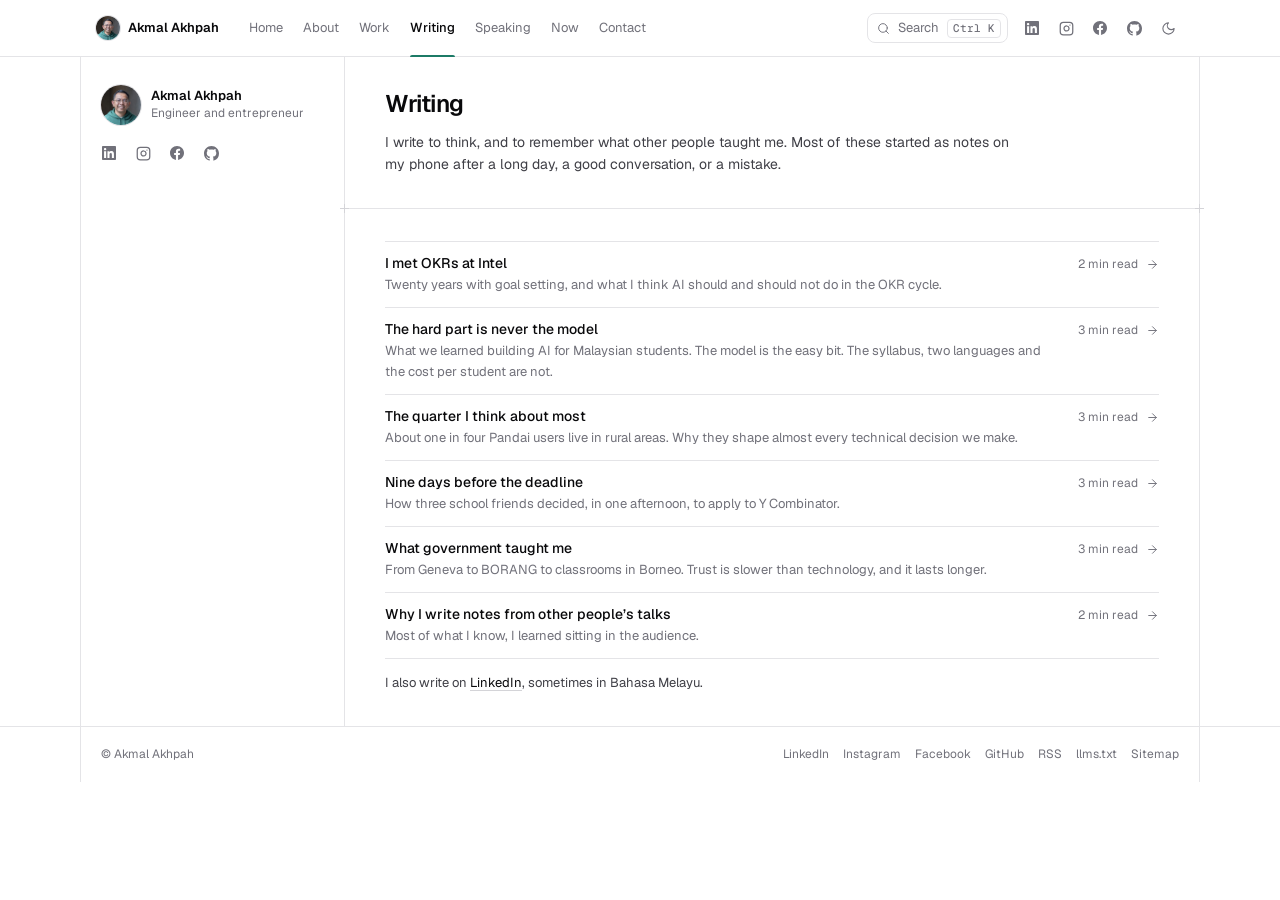
==== writing/index.html @ 476d65f1 "Add personal website for akm.al A static site in plain HTML, CSS and JavaScript that runs from the f" ====
<!doctype html>
<html lang="en-GB" data-root="../">
<head>
<meta charset="utf-8">
<meta name="viewport" content="width=device-width, initial-scale=1">
<title>Writing · Akmal Akhpah</title>
<meta name="description" content="Notes on OKRs, AI in education, building for government, and lessons I picked up from other people.">
<meta name="author" content="Akmal Akhpah">
<meta name="robots" content="index, follow, max-snippet:-1, max-image-preview:large">
<link rel="canonical" href="https://akm.al/writing/">
<meta property="og:url" content="https://akm.al/writing/">
<link rel="author" href="../about.html">
<link rel="me" href="https://www.linkedin.com/in/akmalakhpah">
<link rel="me" href="https://www.instagram.com/akmalakhpah">
<link rel="me" href="https://www.facebook.com/akmalakhpah">
<link rel="me" href="https://github.com/akmalakhpah">
<link rel="alternate" type="application/rss+xml" title="Writing by Akmal Akhpah" href="../feed.xml">
<link rel="icon" href="../favicon.svg" type="image/svg+xml">
<link rel="icon" href="../favicon-48.png" sizes="48x48" type="image/png">
<link rel="apple-touch-icon" href="../apple-touch-icon.png">
<meta name="theme-color" content="#ffffff" media="(prefers-color-scheme: light)">
<meta name="theme-color" content="#09090b" media="(prefers-color-scheme: dark)">
<meta property="og:site_name" content="Akmal Akhpah">
<meta property="og:type" content="website">
<meta property="og:title" content="Writing · Akmal Akhpah">
<meta property="og:description" content="Notes on OKRs, AI in education, building for government, and lessons I picked up from other people.">
<meta property="og:image" content="https://akm.al/assets/img/og.jpg">
<meta property="og:image:width" content="1200">
<meta property="og:image:height" content="630">
<meta property="og:image:alt" content="Akmal Akhpah. Engineer and entrepreneur from Malaysia.">
<meta property="og:locale" content="en_GB">
<meta name="twitter:card" content="summary_large_image">
<script>(function(){var d=document.documentElement;d.classList.add('js');try{var t=localStorage.getItem('theme');if(t)d.dataset.theme=t}catch(e){}})();</script>
<link rel="stylesheet" href="../assets/site.css">
<script src="../assets/site.js" defer></script>
<script type="application/ld+json">{"@context":"https://schema.org","@graph":[{"@type":"Person","@id":"https://akm.al/#person","name":"Akmal Akhpah","givenName":"Akmal","familyName":"Akhpah","alternateName":"@akmalakhpah","url":"https://akm.al/","image":"https://akm.al/assets/img/akmal-lg.jpg","jobTitle":"Engineer and entrepreneur","description":"Akmal Akhpah is an engineer and entrepreneur from Malaysia. The work spans OKRs (OKR Institute, FlowyTeam, OpenOKR), education technology (Pandai, P&AI, FDE Training) and government technology (Aidan Technologies, BORANG).","homeLocation":{"@type":"Country","name":"Malaysia"},"worksFor":[{"@type":"Organization","@id":"https://akm.al/#okr-institute","name":"OKR Institute","url":"https://okrinstitute.org"},{"@type":"Organization","@id":"https://akm.al/#flowyteam","name":"FlowyTeam","url":"https://flowyteam.com"},{"@type":"Organization","@id":"https://akm.al/#pandai","name":"Pandai","url":"https://pandai.org"},{"@type":"Organization","@id":"https://akm.al/#aidan","name":"Aidan Technologies","url":"https://aidantech.com"}],"alumniOf":[{"@type":"CollegeOrUniversity","name":"Rensselaer Polytechnic Institute"},{"@type":"CollegeOrUniversity","name":"Universiti Teknologi Malaysia"},{"@type":"Organization","name":"World Health Organization"},{"@type":"Organization","name":"Intel"}],"knowsAbout":["Objectives and Key Results (OKRs)","High-performance teams","Entrepreneurship","Artificial intelligence in education","Education technology","Government-as-a-Platform","GovTech","Agentic AI","Model Context Protocol","Software engineering"],"knowsLanguage":["en","ms"],"sameAs":["https://www.linkedin.com/in/akmalakhpah","https://www.instagram.com/akmalakhpah","https://www.facebook.com/akmalakhpah","https://github.com/akmalakhpah"]},{"@type":"WebSite","@id":"https://akm.al/#website","url":"https://akm.al/","name":"Akmal Akhpah","inLanguage":"en-GB","author":{"@id":"https://akm.al/#person"}},{"@type":"Blog","@id":"https://akm.al/writing/#page","url":"https://akm.al/writing/","name":"Writing · Akmal Akhpah","description":"Notes on OKRs, AI in education, building for government, and lessons I picked up from other people.","isPartOf":{"@id":"https://akm.al/#website"},"about":{"@id":"https://akm.al/#person"},"inLanguage":"en-GB","author":{"@id":"https://akm.al/#person"},"blogPost":[{"@type":"BlogPosting","headline":"I met OKRs at Intel","url":"https://akm.al/writing/i-met-okrs-at-intel","description":"Twenty years with goal setting, and what I think AI should and should not do in the OKR cycle.","author":{"@id":"https://akm.al/#person"}},{"@type":"BlogPosting","headline":"The hard part is never the model","url":"https://akm.al/writing/the-hard-part-is-never-the-model","description":"What we learned building AI for Malaysian students. The model is the easy bit.","author":{"@id":"https://akm.al/#person"}},{"@type":"BlogPosting","headline":"The quarter I think about most","url":"https://akm.al/writing/the-quarter-i-think-about-most","description":"About one in four Pandai users live in rural areas. Why they shape almost every technical decision we make.","author":{"@id":"https://akm.al/#person"}},{"@type":"BlogPosting","headline":"Nine days before the deadline","url":"https://akm.al/writing/nine-days-before-the-deadline","description":"How three school friends decided, in one afternoon, to apply to Y Combinator.","author":{"@id":"https://akm.al/#person"}},{"@type":"BlogPosting","headline":"What government taught me","url":"https://akm.al/writing/what-government-taught-me","description":"From Geneva to BORANG to classrooms in Borneo. Trust is slower than technology, and it lasts longer.","author":{"@id":"https://akm.al/#person"}},{"@type":"BlogPosting","headline":"Why I write notes from other people's talks","url":"https://akm.al/writing/notes-from-other-peoples-talks","description":"Most of what I know, I learned sitting in the audience.","author":{"@id":"https://akm.al/#person"}}]},{"@type":"BreadcrumbList","itemListElement":[{"@type":"ListItem","position":1,"name":"Home","item":"https://akm.al/"},{"@type":"ListItem","position":2,"name":"Writing","item":"https://akm.al/writing/"}]}]}</script>
</head>
<body>
<a class="skip" href="#main">Skip to content</a>
<header class="head">
  <div class="head-in">
    <a class="brand" href="../index.html"><img src="../assets/img/akmal-avatar.jpg" width="24" height="24" alt="">Akmal Akhpah</a>
    <nav class="tabs" aria-label="Main"><a href="../index.html">Home</a><a href="../about.html">About</a><a href="../work.html">Work</a><a href="../writing/index.html" aria-current="page">Writing</a><a href="../speaking.html">Speaking</a><a href="../now.html">Now</a><a href="../contact.html">Contact</a><span class="tabs-pill" aria-hidden="true"></span></nav>
    <div class="tools">
      <button class="search" type="button" data-palette aria-label="Search this site"><svg width="13" height="13" viewBox="0 0 24 24" fill="none" stroke="currentColor" stroke-width="1.75" stroke-linecap="round" stroke-linejoin="round" aria-hidden="true"><circle cx="11" cy="11" r="8"/><path d="m21 21-4.3-4.3"/></svg><span>Search</span><kbd data-shortcut>⌘K</kbd></button>
      <span class="head-social"><a class="icon-btn" href="https://www.linkedin.com/in/akmalakhpah" rel="me noopener" aria-label="LinkedIn"><svg width="14" height="14" viewBox="0 0 24 24" fill="currentColor" aria-hidden="true"><path d="M20.447 20.452h-3.554v-5.569c0-1.328-.027-3.037-1.852-3.037-1.853 0-2.136 1.445-2.136 2.939v5.667H9.351V9h3.414v1.561h.046c.477-.9 1.637-1.85 3.37-1.85 3.601 0 4.267 2.37 4.267 5.455v6.286zM5.337 7.433c-1.144 0-2.063-.926-2.063-2.065 0-1.138.92-2.063 2.063-2.063 1.14 0 2.064.925 2.064 2.063 0 1.139-.925 2.065-2.064 2.065zm1.782 13.019H3.555V9h3.564v11.452zM22.225 0H1.771C.792 0 0 .774 0 1.729v20.542C0 23.227.792 24 1.771 24h20.451C23.2 24 24 23.227 24 22.271V1.729C24 .774 23.2 0 22.222 0h.003z"/></svg></a><a class="icon-btn" href="https://www.instagram.com/akmalakhpah" rel="me noopener" aria-label="Instagram"><svg width="15" height="15" viewBox="0 0 24 24" fill="none" stroke="currentColor" stroke-width="2" stroke-linecap="round" stroke-linejoin="round" aria-hidden="true"><rect width="20" height="20" x="2" y="2" rx="5" ry="5"/><path d="M16 11.37A4 4 0 1 1 12.63 8 4 4 0 0 1 16 11.37z"/><path d="M17.5 6.5h.01"/></svg></a><a class="icon-btn" href="https://www.facebook.com/akmalakhpah" rel="me noopener" aria-label="Facebook"><svg width="14" height="14" viewBox="0 0 24 24" fill="currentColor" aria-hidden="true"><path d="M24 12.073c0-6.627-5.373-12-12-12s-12 5.373-12 12c0 5.99 4.388 10.954 10.125 11.854v-8.385H7.078v-3.47h3.047V9.43c0-3.007 1.792-4.669 4.533-4.669 1.312 0 2.686.235 2.686.235v2.953H15.83c-1.491 0-1.956.925-1.956 1.874v2.25h3.328l-.532 3.47h-2.796v8.385C19.612 23.027 24 18.062 24 12.073z"/></svg></a><a class="icon-btn" href="https://github.com/akmalakhpah" rel="me noopener" aria-label="GitHub"><svg width="15" height="15" viewBox="0 0 16 16" fill="currentColor" aria-hidden="true"><path d="M8 0c4.42 0 8 3.58 8 8a8.013 8.013 0 0 1-5.45 7.59c-.4.08-.55-.17-.55-.38 0-.27.01-1.13.01-2.2 0-.75-.25-1.23-.54-1.48 1.78-.2 3.65-.88 3.65-3.95 0-.88-.31-1.59-.82-2.15.08-.2.36-1.02-.08-2.12 0 0-.67-.22-2.2.82-.64-.18-1.32-.27-2-.27-.68 0-1.36.09-2 .27-1.53-1.03-2.2-.82-2.2-.82-.44 1.1-.16 1.92-.08 2.12-.51.56-.82 1.28-.82 2.15 0 3.06 1.86 3.75 3.64 3.95-.23.2-.44.55-.51 1.07-.46.21-1.61.55-2.33-.66-.15-.24-.6-.83-1.23-.82-.67.01-.27.38.01.53.34.19.73.9.82 1.13.16.45.68 1.31 2.69.94 0 .67.01 1.3.01 1.49 0 .21-.15.45-.55.38A7.995 7.995 0 0 1 0 8c0-4.42 3.58-8 8-8Z"/></svg></a></span>
      <button class="icon-btn theme-btn" type="button" data-theme-toggle aria-label="Switch between light and dark"><svg class="i-moon" width="15" height="15" viewBox="0 0 24 24" fill="none" stroke="currentColor" stroke-width="1.75" stroke-linecap="round" stroke-linejoin="round" aria-hidden="true"><path d="M12 3a6 6 0 0 0 9 9 9 9 0 1 1-9-9Z"/></svg><svg class="i-sun" width="15" height="15" viewBox="0 0 24 24" fill="none" stroke="currentColor" stroke-width="1.75" stroke-linecap="round" stroke-linejoin="round" aria-hidden="true"><circle cx="12" cy="12" r="4"/><path d="M12 2v2"/><path d="M12 20v2"/><path d="m4.93 4.93 1.41 1.41"/><path d="m17.66 17.66 1.41 1.41"/><path d="M2 12h2"/><path d="M20 12h2"/><path d="m6.34 17.66-1.41 1.41"/><path d="m19.07 4.93-1.41 1.41"/></svg></button>
    </div>
  </div>
  
</header>
<div class="frame">
<aside class="side side-page" aria-label="Profile">
  <div class="side-in">
    <a class="mini" href="../about.html"><img src="../assets/img/akmal-avatar.jpg" width="40" height="40" alt="" loading="lazy"><span><b>Akmal Akhpah</b><small>Engineer and entrepreneur</small></span></a>
    <div class="social"><a class="icon-btn" href="https://www.linkedin.com/in/akmalakhpah" rel="me noopener" aria-label="LinkedIn"><svg width="14" height="14" viewBox="0 0 24 24" fill="currentColor" aria-hidden="true"><path d="M20.447 20.452h-3.554v-5.569c0-1.328-.027-3.037-1.852-3.037-1.853 0-2.136 1.445-2.136 2.939v5.667H9.351V9h3.414v1.561h.046c.477-.9 1.637-1.85 3.37-1.85 3.601 0 4.267 2.37 4.267 5.455v6.286zM5.337 7.433c-1.144 0-2.063-.926-2.063-2.065 0-1.138.92-2.063 2.063-2.063 1.14 0 2.064.925 2.064 2.063 0 1.139-.925 2.065-2.064 2.065zm1.782 13.019H3.555V9h3.564v11.452zM22.225 0H1.771C.792 0 0 .774 0 1.729v20.542C0 23.227.792 24 1.771 24h20.451C23.2 24 24 23.227 24 22.271V1.729C24 .774 23.2 0 22.222 0h.003z"/></svg></a><a class="icon-btn" href="https://www.instagram.com/akmalakhpah" rel="me noopener" aria-label="Instagram"><svg width="15" height="15" viewBox="0 0 24 24" fill="none" stroke="currentColor" stroke-width="2" stroke-linecap="round" stroke-linejoin="round" aria-hidden="true"><rect width="20" height="20" x="2" y="2" rx="5" ry="5"/><path d="M16 11.37A4 4 0 1 1 12.63 8 4 4 0 0 1 16 11.37z"/><path d="M17.5 6.5h.01"/></svg></a><a class="icon-btn" href="https://www.facebook.com/akmalakhpah" rel="me noopener" aria-label="Facebook"><svg width="14" height="14" viewBox="0 0 24 24" fill="currentColor" aria-hidden="true"><path d="M24 12.073c0-6.627-5.373-12-12-12s-12 5.373-12 12c0 5.99 4.388 10.954 10.125 11.854v-8.385H7.078v-3.47h3.047V9.43c0-3.007 1.792-4.669 4.533-4.669 1.312 0 2.686.235 2.686.235v2.953H15.83c-1.491 0-1.956.925-1.956 1.874v2.25h3.328l-.532 3.47h-2.796v8.385C19.612 23.027 24 18.062 24 12.073z"/></svg></a><a class="icon-btn" href="https://github.com/akmalakhpah" rel="me noopener" aria-label="GitHub"><svg width="15" height="15" viewBox="0 0 16 16" fill="currentColor" aria-hidden="true"><path d="M8 0c4.42 0 8 3.58 8 8a8.013 8.013 0 0 1-5.45 7.59c-.4.08-.55-.17-.55-.38 0-.27.01-1.13.01-2.2 0-.75-.25-1.23-.54-1.48 1.78-.2 3.65-.88 3.65-3.95 0-.88-.31-1.59-.82-2.15.08-.2.36-1.02-.08-2.12 0 0-.67-.22-2.2.82-.64-.18-1.32-.27-2-.27-.68 0-1.36.09-2 .27-1.53-1.03-2.2-.82-2.2-.82-.44 1.1-.16 1.92-.08 2.12-.51.56-.82 1.28-.82 2.15 0 3.06 1.86 3.75 3.64 3.95-.23.2-.44.55-.51 1.07-.46.21-1.61.55-2.33-.66-.15-.24-.6-.83-1.23-.82-.67.01-.27.38.01.53.34.19.73.9.82 1.13.16.45.68 1.31 2.69.94 0 .67.01 1.3.01 1.49 0 .21-.15.45-.55.38A7.995 7.995 0 0 1 0 8c0-4.42 3.58-8 8-8Z"/></svg></a></div>
    
    
  </div>
</aside>
<main id="main" class="main">
<section class="band hero">
  <h1 class="rise">Writing</h1>
  <p class="rise" style="--i:1">I write to think, and to remember what other people taught me. Most of these started as notes on my phone after a long day, a good conversation, or a mistake.</p>
</section>
<section class="band">
  <div class="rows"><article><a class="row" href="../writing/i-met-okrs-at-intel.html"><div class="row-main"><h2 class="row-title">I met OKRs at Intel</h2><p class="row-desc">Twenty years with goal setting, and what I think AI should and should not do in the OKR cycle.</p></div><span class="row-meta"><span>2 min read</span><svg width="13" height="13" viewBox="0 0 24 24" fill="none" stroke="currentColor" stroke-width="1.75" stroke-linecap="round" stroke-linejoin="round" aria-hidden="true"><path d="M5 12h14"/><path d="m12 5 7 7-7 7"/></svg></span></a></article><article><a class="row" href="../writing/the-hard-part-is-never-the-model.html"><div class="row-main"><h2 class="row-title">The hard part is never the model</h2><p class="row-desc">What we learned building AI for Malaysian students. The model is the easy bit. The syllabus, two languages and the cost per student are not.</p></div><span class="row-meta"><span>3 min read</span><svg width="13" height="13" viewBox="0 0 24 24" fill="none" stroke="currentColor" stroke-width="1.75" stroke-linecap="round" stroke-linejoin="round" aria-hidden="true"><path d="M5 12h14"/><path d="m12 5 7 7-7 7"/></svg></span></a></article><article><a class="row" href="../writing/the-quarter-i-think-about-most.html"><div class="row-main"><h2 class="row-title">The quarter I think about most</h2><p class="row-desc">About one in four Pandai users live in rural areas. Why they shape almost every technical decision we make.</p></div><span class="row-meta"><span>3 min read</span><svg width="13" height="13" viewBox="0 0 24 24" fill="none" stroke="currentColor" stroke-width="1.75" stroke-linecap="round" stroke-linejoin="round" aria-hidden="true"><path d="M5 12h14"/><path d="m12 5 7 7-7 7"/></svg></span></a></article><article><a class="row" href="../writing/nine-days-before-the-deadline.html"><div class="row-main"><h2 class="row-title">Nine days before the deadline</h2><p class="row-desc">How three school friends decided, in one afternoon, to apply to Y Combinator.</p></div><span class="row-meta"><span>3 min read</span><svg width="13" height="13" viewBox="0 0 24 24" fill="none" stroke="currentColor" stroke-width="1.75" stroke-linecap="round" stroke-linejoin="round" aria-hidden="true"><path d="M5 12h14"/><path d="m12 5 7 7-7 7"/></svg></span></a></article><article><a class="row" href="../writing/what-government-taught-me.html"><div class="row-main"><h2 class="row-title">What government taught me</h2><p class="row-desc">From Geneva to BORANG to classrooms in Borneo. Trust is slower than technology, and it lasts longer.</p></div><span class="row-meta"><span>3 min read</span><svg width="13" height="13" viewBox="0 0 24 24" fill="none" stroke="currentColor" stroke-width="1.75" stroke-linecap="round" stroke-linejoin="round" aria-hidden="true"><path d="M5 12h14"/><path d="m12 5 7 7-7 7"/></svg></span></a></article><article><a class="row" href="../writing/notes-from-other-peoples-talks.html"><div class="row-main"><h2 class="row-title">Why I write notes from other people’s talks</h2><p class="row-desc">Most of what I know, I learned sitting in the audience.</p></div><span class="row-meta"><span>2 min read</span><svg width="13" height="13" viewBox="0 0 24 24" fill="none" stroke="currentColor" stroke-width="1.75" stroke-linecap="round" stroke-linejoin="round" aria-hidden="true"><path d="M5 12h14"/><path d="m12 5 7 7-7 7"/></svg></span></a></article></div>
  <p class="band-more">I also write on <a href="https://www.linkedin.com/in/akmalakhpah" rel="me noopener">LinkedIn</a>, sometimes in Bahasa Melayu.</p>
</section>
</main>
</div>
<footer class="foot">
  <div class="foot-in">
    <span>© Akmal Akhpah</span>
    <nav class="foot-links" aria-label="Elsewhere">
      <a href="https://www.linkedin.com/in/akmalakhpah" rel="me noopener">LinkedIn</a>
      <a href="https://www.instagram.com/akmalakhpah" rel="me noopener">Instagram</a>
      <a href="https://www.facebook.com/akmalakhpah" rel="me noopener">Facebook</a>
      <a href="https://github.com/akmalakhpah" rel="me noopener">GitHub</a>
      <a href="../feed.xml">RSS</a>
      <a href="../llms.txt">llms.txt</a>
      <a href="../sitemap.xml">Sitemap</a>
    </nav>
  </div>
</footer>
</body>
</html>
---- assets/site.css ----
/* Akmal Akhpah. Plain CSS, no framework, no build step.
   Design language borrowed from shadcn (zinc tokens, hairline cells, pill buttons)
   and GitHub profiles (small type, sidebar, pinned cards, contribution squares).
   The one colour on the site is taken from a green hoodie. */

@font-face { font-family: "Geist"; src: url("fonts/Geist-Latin.woff2") format("woff2"); font-weight: 100 900; font-display: swap; }
@font-face { font-family: "Geist Mono"; src: url("fonts/GeistMono-Latin.woff2") format("woff2"); font-weight: 100 900; font-display: swap; }

/* ---------- Tokens ---------- */
:root {
  color-scheme: light;
  --bg: #ffffff;
  --bg-2: #fafafa;
  --bg-3: #f4f4f5;
  --fg: #09090b;
  --fg-2: #3f3f46;
  --fg-3: #71717a;
  --line: #e4e4e7;
  --line-2: #d4d4d8;
  --tint: rgba(9, 9, 11, .04);
  --accent: #1c7a66;
  --accent-tint: rgba(28, 122, 102, .09);
  --glow: rgba(28, 122, 102, .6);
  --dot-okr: #1c7a66;
  --dot-edtech: #c2851f;
  --dot-govtech: #4a78b8;
  --shadow: 0 16px 48px -12px rgba(9, 9, 11, .22), 0 2px 6px rgba(9, 9, 11, .05);

  --sans: "Geist", -apple-system, BlinkMacSystemFont, "Segoe UI", "Noto Sans", Helvetica, Arial, sans-serif;
  --mono: "Geist Mono", ui-monospace, SFMono-Regular, "SF Mono", Menlo, Consolas, monospace;
  --ease: cubic-bezier(.2, .7, .2, 1);
  --head: 56px;
  --frame: 1120px;
  --side: 264px;
}
:root[data-theme="dark"] {
  color-scheme: dark;
  --bg: #09090b;
  --bg-2: #111113;
  --bg-3: #18181b;
  --fg: #fafafa;
  --fg-2: #c4c4cc;
  --fg-3: #a1a1aa;
  --line: #232326;
  --line-2: #3f3f46;
  --tint: rgba(250, 250, 250, .05);
  --accent: #5cc9ae;
  --accent-tint: rgba(92, 201, 174, .09);
  --glow: rgba(92, 201, 174, .65);
  --dot-okr: #5cc9ae;
  --dot-edtech: #e0a84a;
  --dot-govtech: #7ba4de;
  --shadow: 0 16px 48px -12px rgba(0, 0, 0, .7), 0 2px 6px rgba(0, 0, 0, .4);
}
@media (prefers-color-scheme: dark) {
  :root:not([data-theme="light"]) {
    color-scheme: dark;
    --bg: #09090b;
    --bg-2: #111113;
    --bg-3: #18181b;
    --fg: #fafafa;
    --fg-2: #c4c4cc;
    --fg-3: #a1a1aa;
    --line: #232326;
    --line-2: #3f3f46;
    --tint: rgba(250, 250, 250, .05);
    --accent: #5cc9ae;
    --accent-tint: rgba(92, 201, 174, .09);
    --glow: rgba(92, 201, 174, .65);
    --dot-okr: #5cc9ae;
    --dot-edtech: #e0a84a;
    --dot-govtech: #7ba4de;
    --shadow: 0 16px 48px -12px rgba(0, 0, 0, .7), 0 2px 6px rgba(0, 0, 0, .4);
  }
}

/* ---------- Base ---------- */
*, *::before, *::after { box-sizing: border-box; }
html { -webkit-text-size-adjust: 100%; scroll-padding-top: calc(var(--head) + 20px); }
@media (prefers-reduced-motion: no-preference) { html { scroll-behavior: smooth; } }
body {
  margin: 0;
  background: var(--bg);
  color: var(--fg-2);
  font: 400 .875rem/1.6 var(--sans);
  -webkit-font-smoothing: antialiased;
  text-rendering: optimizeLegibility;
  overflow-x: clip;
}
h1, h2, h3, h4, p, ul, ol, dl, dd { margin: 0; padding: 0; }
ul, ol { list-style: none; }
h1, h2, h3, h4 { color: var(--fg); text-wrap: balance; }
h1 { font-size: 1.5rem; line-height: 1.25; font-weight: 600; letter-spacing: -.02em; }
h2 { font-size: 1rem; line-height: 1.35; font-weight: 600; letter-spacing: -.01em; }
h3 { font-size: .875rem; line-height: 1.4; font-weight: 600; }
strong, b { color: var(--fg); font-weight: 600; }
img { display: block; max-width: 100%; }
button { font: inherit; color: inherit; background: none; border: 0; padding: 0; cursor: pointer; }
svg { display: block; flex: none; }
a { color: var(--fg); text-decoration: underline; text-decoration-color: var(--line-2); text-underline-offset: 3px; transition: color .15s, text-decoration-color .15s; }
a:hover { text-decoration-color: var(--accent); }
:focus-visible { outline: 2px solid var(--accent); outline-offset: 2px; border-radius: 3px; }
::selection { background: var(--accent); color: var(--bg); }
kbd { font: 500 .6875rem/1 var(--mono); color: var(--fg-3); }

.skip { position: fixed; top: 8px; left: 8px; z-index: 60; padding: 6px 12px; border-radius: 6px; background: var(--fg); color: var(--bg); transform: translateY(-200%); }
.skip:focus { transform: none; }
.muted { color: var(--fg-3); }
.fg { color: var(--fg); }
.stack > * + * { margin-top: .75rem; }

/* ---------- Header ---------- */
.head {
  position: sticky; top: 0; z-index: 40;
  background: color-mix(in srgb, var(--bg) 82%, transparent);
  -webkit-backdrop-filter: saturate(160%) blur(10px);
  backdrop-filter: saturate(160%) blur(10px);
  border-bottom: 1px solid var(--line);
  view-transition-name: site-head;
}
.head-in {
  max-width: var(--frame); margin-inline: auto; height: var(--head); padding-inline: 16px;
  display: flex; align-items: center; gap: 20px;
}
.brand { display: inline-flex; align-items: center; gap: 8px; color: var(--fg); font-weight: 600; font-size: .8125rem; text-decoration: none; white-space: nowrap; }
.brand img { width: 24px; height: 24px; border-radius: 50%; box-shadow: 0 0 0 1px var(--line); }

.tabs { position: relative; display: flex; align-items: stretch; height: 100%; }
.tabs a {
  position: relative; z-index: 1; display: flex; align-items: center;
  padding-inline: 10px; font-size: .8125rem; color: var(--fg-3); text-decoration: none; white-space: nowrap;
}
.tabs a:hover { color: var(--fg); }
.tabs a[aria-current="page"] { color: var(--fg); font-weight: 500; }
.tabs a[aria-current="page"]::after {
  content: ""; position: absolute; left: 10px; right: 10px; bottom: -1px; height: 2px; border-radius: 2px 2px 0 0; background: var(--accent);
}
.tabs-pill {
  position: absolute; top: 50%; left: 0; height: 28px; margin-top: -14px; border-radius: 7px; background: var(--tint);
  opacity: 0; pointer-events: none; transition: transform .25s var(--ease), width .25s var(--ease), opacity .15s;
}

.tools { margin-left: auto; display: flex; align-items: center; gap: 2px; }
.search {
  display: none; align-items: center; gap: 8px; height: 30px; padding: 0 6px 0 9px; margin-right: 6px; min-width: 132px;
  border: 1px solid var(--line); border-radius: 8px; color: var(--fg-3); font-size: .8125rem; transition: border-color .15s, color .15s, background .15s;
}
.js .search { display: inline-flex; }
.search:hover { color: var(--fg); border-color: var(--line-2); background: var(--tint); }
.search kbd { margin-left: auto; padding: 3px 5px; border: 1px solid var(--line); border-radius: 4px; background: var(--bg); }
.icon-btn {
  display: inline-flex; align-items: center; justify-content: center; width: 32px; height: 32px; border-radius: 8px; color: var(--fg-3);
  transition: color .15s, background .15s, transform .15s; text-decoration: none;
}
.icon-btn:hover { color: var(--fg); background: var(--tint); }
.icon-btn:active { transform: scale(.92); }
.head-social { display: inline-flex; gap: 2px; }
.social { display: flex; gap: 2px; margin: 12px 0 0 -8px; }
.fact-org b { display: block; font-weight: 500; line-height: 1.5; }
.fact-org a { color: var(--fg-2); }
.fact-org a:hover { color: var(--fg); }
.theme-btn { display: none; }
.js .theme-btn { display: inline-flex; }
.theme-btn { position: relative; overflow: hidden; }
.theme-btn svg { position: absolute; transition: transform .45s var(--ease), opacity .25s; }
.theme-btn .i-sun { transform: rotate(-70deg) scale(.5); opacity: 0; }
:root[data-theme="dark"] .theme-btn .i-sun { transform: none; opacity: 1; }
:root[data-theme="dark"] .theme-btn .i-moon { transform: rotate(70deg) scale(.5); opacity: 0; }
@media (prefers-color-scheme: dark) {
  :root:not([data-theme="light"]) .theme-btn .i-sun { transform: none; opacity: 1; }
  :root:not([data-theme="light"]) .theme-btn .i-moon { transform: rotate(70deg) scale(.5); opacity: 0; }
}

.progress { position: absolute; left: 0; right: 0; bottom: -1px; height: 1px; background: var(--accent); transform-origin: 0 50%; transform: scaleX(var(--read, 0)); pointer-events: none; }

/* ---------- Frame: a bordered column with hairline rails ---------- */
.frame {
  max-width: var(--frame); margin-inline: auto;
  display: grid; grid-template-columns: var(--side) minmax(0, 1fr);
  border-inline: 1px solid var(--line);
}
.side { border-right: 1px solid var(--line); min-width: 0; }
.side-in { padding: 28px 20px; }
@media (min-height: 620px) { .side-in { position: sticky; top: var(--head); } }
.main { min-width: 0; }

.band { position: relative; padding: 32px 40px; border-top: 1px solid var(--line); --plus: var(--line-2); }
.band:first-child { border-top: 0; }
.band::before, .band::after {
  content: ""; position: absolute; top: -5px; width: 9px; height: 9px; pointer-events: none;
  background:
    linear-gradient(var(--plus), var(--plus)) center / 1px 100% no-repeat,
    linear-gradient(var(--plus), var(--plus)) center / 100% 1px no-repeat;
  transition: transform .6s var(--ease);
}
.band::before { left: -5px; }
.band::after { right: -5px; }
.band:first-child::before, .band:first-child::after { display: none; }
.band:hover { --plus: var(--accent); }
.band:hover::before { transform: rotate(90deg); }
.band:hover::after { transform: rotate(-90deg); }
.band > h2:first-child, .band-title { margin-bottom: 14px; }
.band-more { margin-top: 14px; font-size: .8125rem; }

/* ---------- Sidebar ---------- */
.avatar-wrap { position: relative; width: 72px; height: 72px; }
.avatar { width: 72px; height: 72px; border-radius: 50%; box-shadow: 0 0 0 1px var(--line), 0 0 0 4px var(--bg), 0 0 0 5px transparent; transition: box-shadow .3s; }
.avatar-wrap:hover .avatar { box-shadow: 0 0 0 1px var(--line), 0 0 0 4px var(--bg), 0 0 0 5px var(--accent); }
.status {
  position: absolute; left: 52px; bottom: 0; display: inline-flex; align-items: center; gap: 0; height: 22px; padding-inline: 6px;
  max-width: 22px; overflow: hidden; white-space: nowrap; border: 1px solid var(--line); border-radius: 999px; background: var(--bg);
  font-size: .75rem; color: var(--fg-2); text-decoration: none; transition: max-width .35s var(--ease), gap .35s var(--ease), border-color .2s;
}
.status > span:last-child { opacity: 0; transition: opacity .2s; }
.status:hover, .status:focus-visible { max-width: 180px; gap: 6px; border-color: var(--line-2); }
.status:hover > span:last-child, .status:focus-visible > span:last-child { opacity: 1; }
.pulse { position: relative; flex: none; width: 8px; height: 8px; border-radius: 50%; background: var(--accent); }
.pulse::after { content: ""; position: absolute; inset: 0; border-radius: 50%; background: var(--accent); animation: pulse 2.6s var(--ease) infinite; }
@keyframes pulse { 0% { transform: scale(1); opacity: .5; } 70%, 100% { transform: scale(2.4); opacity: 0; } }

.who { margin-top: 14px; }
.who-name { display: block; color: var(--fg); font-size: 1.0625rem; font-weight: 600; letter-spacing: -.015em; line-height: 1.3; }
.who-handle { display: block; color: var(--fg-3); font-size: .8125rem; }
.who-bio { margin-top: 10px; font-size: .8125rem; }
.side .btn { margin-top: 14px; width: 100%; justify-content: center; }
.facts { margin-top: 18px; padding-top: 16px; border-top: 1px solid var(--line); display: grid; gap: 7px; font-size: .8125rem; }
.facts li { display: flex; align-items: flex-start; gap: 8px; min-width: 0; }
.facts svg { margin-top: 3px; color: var(--fg-3); }
.facts a { text-decoration-color: transparent; overflow-wrap: anywhere; }
.facts a:hover { text-decoration-color: var(--accent); }
.mini { display: flex; align-items: center; gap: 10px; color: inherit; text-decoration: none; }
.mini img { width: 40px; height: 40px; border-radius: 50%; box-shadow: 0 0 0 1px var(--line); transition: box-shadow .25s; }
.mini:hover img { box-shadow: 0 0 0 1px var(--line), 0 0 0 3px var(--accent-tint); }
.mini b { display: block; font-size: .8125rem; line-height: 1.3; }
.mini small { display: block; font-size: .75rem; color: var(--fg-3); line-height: 1.35; }

.toc { margin-top: 22px; }
.toc-title { margin-bottom: 8px; font-size: .75rem; color: var(--fg-3); }
.toc ul { position: relative; border-left: 1px solid var(--line); }
.toc a { display: block; padding: 3px 0 3px 12px; font-size: .8125rem; line-height: 1.4; color: var(--fg-3); text-decoration: none; }
.toc a:hover { color: var(--fg); }
.toc a.on { color: var(--fg); }
.toc-mark { position: absolute; left: -1px; top: 0; width: 1px; height: var(--h, 0); background: var(--accent); transform: translateY(var(--y, 0)); transition: transform .3s var(--ease), height .3s var(--ease); pointer-events: none; }
.side-back { display: inline-flex; align-items: center; gap: 6px; margin-top: 18px; font-size: .8125rem; color: var(--fg-3); text-decoration: none; }
.side-back:hover { color: var(--fg); }
.side-back svg { transition: transform .25s var(--ease); }
.side-back:hover svg { transform: translateX(-2px); }

/* ---------- Buttons ---------- */
.btn {
  display: inline-flex; align-items: center; gap: 6px; height: 32px; padding-inline: 14px; border: 1px solid var(--line-2); border-radius: 999px;
  color: var(--fg); font-size: .8125rem; font-weight: 500; text-decoration: none; white-space: nowrap;
  transition: background .15s, border-color .15s, transform .15s, opacity .15s;
}
.btn:hover { background: var(--tint); border-color: var(--fg-3); }
.btn:active { transform: scale(.97); }
.btn-solid { background: var(--fg); border-color: var(--fg); color: var(--bg); }
.btn-solid:hover { background: var(--fg); border-color: var(--fg); opacity: .86; }
.btn svg { transition: transform .25s var(--ease); }
.btn:hover svg { transform: translateX(2px); }
.btns { display: flex; flex-wrap: wrap; gap: 8px; margin-top: 18px; }

/* ---------- Text ---------- */
.lead { max-width: 640px; }
.hero h1 { margin-bottom: 12px; }
.hero p + p { margin-top: .75rem; }
.hero p { max-width: 640px; }
.note { margin-top: 14px; max-width: 640px; font-size: .8125rem; color: var(--fg-3); }

.rise { animation: rise .6s var(--ease) both; animation-delay: calc(var(--i, 0) * 70ms); }
@keyframes rise { from { opacity: 0; transform: translateY(6px); filter: blur(3px); } }
.pre { opacity: 0; transform: translateY(8px); }
.reveal { transition: opacity .6s var(--ease), transform .6s var(--ease); }

/* ---------- Cells: a hairline grid. Lines near the pointer light up. ---------- */
.cells {
  --mx: 50%; --my: 50%;
  position: relative; display: grid; gap: 1px; padding: 1px; background: var(--line);
}
.cells::before {
  content: ""; position: absolute; inset: 0; pointer-events: none; opacity: 0; transition: opacity .35s;
  background: radial-gradient(200px circle at var(--mx) var(--my), var(--glow), transparent 72%);
}
.cells:hover::before { opacity: 1; }
.cols-2 { grid-template-columns: repeat(2, minmax(0, 1fr)); }
.cols-3 { grid-template-columns: repeat(3, minmax(0, 1fr)); }
.cell {
  --cx: 50%; --cy: 50%;
  position: relative; display: flex; flex-direction: column; gap: 6px; padding: 14px 16px; background: var(--bg); color: inherit; text-decoration: none; font-size: .8125rem; min-width: 0;
}
.cell::before {
  content: ""; position: absolute; inset: 0; pointer-events: none; opacity: 0; transition: opacity .3s;
  background: radial-gradient(180px circle at var(--cx) var(--cy), var(--accent-tint), transparent 75%);
}
.cell:hover::before { opacity: 1; }
.cell > * { position: relative; }
.cell-wide { grid-column: 1 / -1; }
.cell-logos { display: flex; gap: 6px; margin-bottom: 4px; }
.cell-logos img { width: 28px; height: 28px; border-radius: 6px; border: 1px solid var(--line); background: #fff; transition: transform .3s var(--ease); }
a.cell:hover .cell-logos img { transform: translateY(-1px); }
a.cell h3 { transition: color .15s; }
a.cell:hover h3 { color: var(--accent); }
.cell-foot { margin-top: auto; padding-top: 8px; display: flex; align-items: center; gap: 6px; font-size: .75rem; color: var(--fg-3); }
.dot { width: 9px; height: 9px; border-radius: 50%; background: var(--c, var(--accent)); flex: none; }
.c-okr { --c: var(--dot-okr); }
.c-edtech { --c: var(--dot-edtech); }
.c-govtech { --c: var(--dot-govtech); }

/* Stats */
.stat { gap: 2px; }
.stat small { font-size: .75rem; color: var(--fg-3); line-height: 1.4; }
.stat b { font-size: 1.25rem; font-weight: 600; letter-spacing: -.02em; line-height: 1.3; font-variant-numeric: tabular-nums; }
.stat span { line-height: 1.45; }
.stat-b { font-weight: 600; color: var(--fg); font-variant-numeric: tabular-nums; }
.stat-note { justify-content: center; color: var(--fg-3); }
[data-to] { display: inline-block; text-align: left; }

/* ---------- Twenty squares ---------- */
.strip { display: grid; grid-template-columns: repeat(20, minmax(0, 22px)); gap: 4px; }
.strip li { aspect-ratio: 1; }
.yr {
  position: relative; display: block; width: 100%; height: 100%; border-radius: 4px; background: var(--bg-3); box-shadow: inset 0 0 0 1px var(--tint);
  transition: transform .2s var(--ease), box-shadow .2s, background .2s;
}
.yr-1 { background: color-mix(in srgb, var(--accent) 38%, var(--bg)); }
.yr-2 { background: var(--accent); }
button.yr::after { content: ""; position: absolute; inset: -6px -2px; }
button.yr:hover, button.yr.on { transform: scale(1.18); box-shadow: 0 0 0 2px var(--bg), 0 0 0 3px var(--accent); }
.strip-ends { display: flex; justify-content: space-between; max-width: 516px; margin-top: 6px; font: 400 .6875rem/1.4 var(--mono); color: var(--fg-3); }
.strip-note { display: flex; gap: 10px; align-items: baseline; margin-top: 10px; min-height: 3em; max-width: 640px; font-size: .8125rem; }
.strip-note b { font: 500 .75rem/1.6 var(--mono); color: var(--accent); }
.strip-note.fade { animation: fade .3s var(--ease); }
@keyframes fade { from { opacity: 0; transform: translateY(2px); } }

/* ---------- Rows ---------- */
.rows { border-top: 1px solid var(--line); }
.row { position: relative; display: flex; align-items: flex-start; gap: 16px; padding: 11px 0; border-bottom: 1px solid var(--line); color: inherit; text-decoration: none; }
.row::before { content: ""; position: absolute; inset: 0 -12px; border-radius: 6px; background: var(--tint); opacity: 0; transform: scaleX(.985); transition: opacity .2s, transform .3s var(--ease); pointer-events: none; }
a.row:hover::before { opacity: 1; transform: none; }
.row > * { position: relative; }
.row-main { min-width: 0; flex: 1; }
.row-title { display: block; color: var(--fg); font-size: .875rem; font-weight: 500; line-height: 1.45; transition: color .15s; letter-spacing: 0; }
a.row:hover .row-title { color: var(--accent); }
.row-desc { display: block; margin-top: 2px; font-size: .8125rem; color: var(--fg-3); }
.row-meta { flex: none; display: flex; align-items: center; gap: 8px; padding-top: 2px; font-size: .75rem; color: var(--fg-3); white-space: nowrap; }
.row-meta svg { transition: transform .25s var(--ease); }
a.row:hover .row-meta svg { transform: translateX(3px); color: var(--accent); }

.plain-list { display: grid; gap: 6px; }
.plain-list li { position: relative; padding-left: 14px; }
.plain-list li::before { content: ""; position: absolute; left: 2px; top: .65em; width: 4px; height: 4px; border-radius: 1px; background: var(--line-2); transition: background .2s; }
.plain-list li:hover::before { background: var(--accent); }

/* ---------- At a glance ---------- */
.glance { margin-top: 20px; border-top: 1px solid var(--line); font-size: .8125rem; max-width: 640px; }
.glance div { display: grid; grid-template-columns: 110px minmax(0, 1fr); gap: 12px; padding: 7px 0; border-bottom: 1px solid var(--line); }
.glance dt { color: var(--fg-3); }

/* ---------- Timeline ---------- */
.tl { position: relative; padding-left: 22px; --p: 0; }
.tl::before, .tl-fill { content: ""; position: absolute; left: 3.5px; top: 8px; width: 1px; }
.tl::before { bottom: 8px; background: var(--line); }
.tl-fill { height: calc(var(--p) * (100% - 16px)); background: var(--accent); }
.tl-item { position: relative; max-width: 640px; padding-bottom: 28px; }
.tl-item:last-child { padding-bottom: 0; }
.tl-item::before { content: ""; position: absolute; left: -22px; top: 6px; width: 8px; height: 8px; border-radius: 50%; background: var(--bg); box-shadow: inset 0 0 0 1px var(--line-2); transition: background .3s, box-shadow .3s; }
.tl-item.on::before { background: var(--accent); box-shadow: inset 0 0 0 1px var(--accent), 0 0 0 3px var(--accent-tint); }
.tl-when { display: block; margin-bottom: 2px; font: 400 .6875rem/1.5 var(--mono); color: var(--fg-3); }
.tl-item h2 { margin-bottom: 6px; }
.tl-item p + p { margin-top: .6rem; }

/* ---------- Work: LinkedIn style entries ---------- */
.org-head { display: flex; align-items: flex-start; gap: 12px; margin-bottom: 14px; }
.org-mark { flex: none; display: grid; place-items: center; width: 40px; height: 40px; border-radius: 8px; border: 1px solid var(--line); background: var(--bg-2); color: var(--c); font: 600 1rem/1 var(--mono); transition: border-color .25s, transform .4s var(--ease); }
.org:hover .org-mark, .org:hover .org-logo { border-color: var(--c); transform: rotate(-3deg); }
.org-logo { flex: none; width: 40px; height: 40px; border-radius: 8px; border: 1px solid var(--line); background: #fff; transition: border-color .25s, transform .4s var(--ease); }
.area-title { display: flex; align-items: center; gap: 8px; margin-bottom: 18px; font-size: 1.0625rem; }
.area-title .dot { flex: none; }
.org + .org { margin-top: 28px; padding-top: 28px; border-top: 1px dashed var(--line); }
.org-links { display: flex; flex-wrap: wrap; gap: 2px 12px; }
.org .cell a { text-decoration-color: var(--line-2); }
.org-meta { font-size: .8125rem; color: var(--fg-3); }
.org-link { display: inline-flex; align-items: center; gap: 3px; font-size: .8125rem; }
.org-link svg { color: var(--fg-3); transition: transform .25s var(--ease); }
.org-link:hover svg { transform: translate(1px, -1px); color: var(--accent); }
.sub { margin-top: 18px; margin-bottom: 8px; font-size: .8125rem; font-weight: 600; color: var(--fg); }
.org p { max-width: 640px; }
.org .cell p { max-width: none; }

/* ---------- Now ---------- */
.stamp { display: inline-flex; align-items: center; gap: 8px; margin-bottom: 12px; font-size: .75rem; color: var(--fg-3); }
.now-list { display: grid; gap: 0; border-top: 1px solid var(--line); max-width: 640px; }
.now-list li { padding: 12px 0; border-bottom: 1px solid var(--line); }
.now-list h2 { font-size: .875rem; margin-bottom: 2px; }

/* ---------- Contact ---------- */
.reach { border-top: 1px solid var(--line); max-width: 640px; }
.reach li { display: flex; align-items: center; gap: 10px; padding: 9px 0; border-bottom: 1px solid var(--line); font-size: .8125rem; }
.reach .label { width: 72px; flex: none; color: var(--fg-3); }
.reach a { overflow-wrap: anywhere; }
.thanks { margin-top: 16px; color: var(--fg); }

/* ---------- Articles ---------- */
.crumbs { display: flex; flex-wrap: wrap; gap: 6px; margin-bottom: 12px; font-size: .75rem; color: var(--fg-3); }
.crumbs a { color: var(--fg-3); text-decoration: none; }
.crumbs a:hover { color: var(--fg); }
.post-head .lead { margin-top: 10px; color: var(--fg-3); }
.byline { display: flex; flex-wrap: wrap; align-items: center; gap: 6px 8px; margin-top: 14px; font-size: .75rem; color: var(--fg-3); }
.byline img { width: 20px; height: 20px; border-radius: 50%; }
.byline a { color: var(--fg); text-decoration: none; font-weight: 500; }
.byline a:hover { color: var(--accent); }
.prose { max-width: 640px; font-size: .9375rem; line-height: 1.7; }
.prose p, .prose ul { margin-top: .9em; }
.prose > :first-child { margin-top: 0; }
.prose h2 { margin-top: 2em; font-size: 1.0625rem; scroll-margin-top: calc(var(--head) + 20px); }
.prose ul { display: grid; gap: .3em; }
.prose li { position: relative; padding-left: 16px; }
.prose li::before { content: ""; position: absolute; left: 2px; top: .72em; width: 4px; height: 4px; border-radius: 1px; background: var(--fg-3); }
.prose .aside { font-size: .875rem; color: var(--fg-3); }
.anchor { margin-left: 6px; color: var(--fg-3); font-weight: 400; text-decoration: none; opacity: 0; transition: opacity .15s, color .15s; }
h2:hover .anchor, .anchor:focus-visible { opacity: 1; }
.anchor:hover { color: var(--accent); }
.tags { display: flex; flex-wrap: wrap; gap: 6px; margin-bottom: 18px; }
.tag { padding: 1px 8px; border: 1px solid var(--line); border-radius: 999px; font-size: .75rem; color: var(--fg-3); }
.author { display: flex; align-items: flex-start; gap: 12px; margin-bottom: 18px; font-size: .8125rem; max-width: 640px; }
.author img { width: 40px; height: 40px; border-radius: 50%; box-shadow: 0 0 0 1px var(--line); flex: none; }
.pager small { display: block; font-size: .75rem; color: var(--fg-3); }
.pager .cell { gap: 2px; }
.pager .next { text-align: right; }
.pager .cell:empty::before { display: none; }
.post-foot { max-width: none; }

/* ---------- Footer ---------- */
.foot { border-top: 1px solid var(--line); font-size: .75rem; color: var(--fg-3); }
.foot-in { max-width: var(--frame); margin-inline: auto; padding: 18px 20px; display: flex; flex-wrap: wrap; gap: 8px 20px; align-items: center; border-inline: 1px solid var(--line); }
.foot a { color: var(--fg-3); text-decoration: none; }
.foot a:hover { color: var(--fg); }
.foot-links { margin-left: auto; display: flex; flex-wrap: wrap; gap: 4px 14px; }

/* ---------- Command palette ---------- */
.pal {
  position: fixed; inset: 0; margin: 12vh auto auto; width: min(560px, calc(100vw - 32px)); max-height: 70vh; padding: 0;
  border: 1px solid var(--line-2); border-radius: 12px; background: var(--bg); color: var(--fg-2); box-shadow: var(--shadow); overflow: hidden;
}
.pal[open] { display: flex; flex-direction: column; animation: pal .18s var(--ease); }
.pal::backdrop { background: rgba(9, 9, 11, .35); -webkit-backdrop-filter: blur(2px); backdrop-filter: blur(2px); animation: fade .18s; }
@keyframes pal { from { opacity: 0; transform: translateY(-6px) scale(.985); } }
.pal-top { display: flex; align-items: center; gap: 10px; padding: 0 14px; border-bottom: 1px solid var(--line); color: var(--fg-3); }
.pal-input { flex: 1; min-width: 0; height: 44px; border: 0; outline: 0; background: none; color: var(--fg); font: 400 .875rem var(--sans); }
.pal-input::placeholder { color: var(--fg-3); }
.pal-list { flex: 1; overflow-y: auto; padding: 6px; overscroll-behavior: contain; }
.pal-group { padding: 8px 8px 4px; font-size: .6875rem; color: var(--fg-3); }
.pal-item { display: flex; align-items: center; gap: 10px; padding: 7px 8px; border-radius: 7px; color: inherit; text-decoration: none; font-size: .8125rem; cursor: pointer; }
.pal-item[aria-selected="true"] { background: var(--tint); color: var(--fg); }
.pal-item svg { color: var(--fg-3); }
.pal-item b { font-weight: 500; color: var(--fg); white-space: nowrap; }
.pal-item span { min-width: 0; overflow: hidden; white-space: nowrap; text-overflow: ellipsis; color: var(--fg-3); font-size: .75rem; }
.pal-empty { padding: 24px 12px; text-align: center; font-size: .8125rem; color: var(--fg-3); }
.pal-foot { display: flex; gap: 14px; padding: 7px 14px; border-top: 1px solid var(--line); font-size: .6875rem; color: var(--fg-3); }
.pal-foot kbd { margin-right: 4px; }

/* ---------- Theme and page transitions ---------- */
.theme-vt::view-transition-old(root), .theme-vt::view-transition-new(root) { animation: none; mix-blend-mode: normal; }
.theme-vt::view-transition-old(root) { z-index: 1; }
.theme-vt::view-transition-new(root) { z-index: 2; }
.theme-vt .head { view-transition-name: none; }
@view-transition { navigation: auto; }
::view-transition-old(root), ::view-transition-new(root) { animation-duration: .18s; }

/* ---------- Small screens ---------- */
@media (max-width: 1136px) {
  .band::after { display: none; } /* The right rail now sits on the screen edge, so its marks would overflow. */
}
@media (max-width: 960px) {
  :root { --head: 48px; }
  .head { top: -48px; }
  .head-in { height: auto; padding: 0; display: grid; grid-template-columns: 1fr auto; gap: 0; }
  .brand { height: 48px; padding-left: 16px; }
  .head-social { display: none; }
  .tools { padding-right: 10px; margin-left: 0; }
  .search { min-width: 0; width: 32px; height: 32px; padding: 0; margin: 0; border: 0; justify-content: center; color: var(--fg-3); }
  .search span, .search kbd { display: none; }
  .tabs { grid-column: 1 / -1; grid-row: 2; height: 40px; padding-inline: 6px; overflow-x: auto; scrollbar-width: none; border-top: 1px solid var(--line); -webkit-overflow-scrolling: touch; }
  .tabs::-webkit-scrollbar { display: none; }
  .tabs a { flex: none; }
  html { scroll-padding-top: 60px; }

  .frame { grid-template-columns: minmax(0, 1fr); border-inline: 0; }
  .side { border-right: 0; border-bottom: 1px solid var(--line); }
  .side-page { display: none; }
  .side-in { position: static; padding: 24px 16px 20px; }
  .side .btn { width: auto; }
  .side-home .side-in { display: grid; grid-template-columns: 72px minmax(0, 1fr); column-gap: 14px; align-items: center; padding-block: 20px 18px; }
  .side-home .who { margin-top: 0; }
  .side-home .who-bio, .side-home .side-cta, .side-home .facts { grid-column: 1 / -1; }
  .side-home .fact-org { display: none; } /* The three areas are the first thing below on small screens. */
  .side-home .facts { margin-top: 14px; padding-top: 12px; }
  .side-home .social { grid-column: 1 / -1; margin-top: 8px; }
  .band { padding: 26px 16px; }
  .band::before, .band::after { display: none; }
  .band:first-child { border-top: 0; }
  .foot-in { border-inline: 0; padding-inline: 16px; }
  .foot-links { margin-left: 0; }
}
@media (max-width: 680px) {
  .cols-3, .cols-2 { grid-template-columns: minmax(0, 1fr); }
  .stats { grid-template-columns: repeat(2, minmax(0, 1fr)); }
  .row-meta span { display: none; }
  .strip { grid-template-columns: repeat(10, minmax(0, 1fr)); max-width: 340px; }
  .strip-ends { display: none; }
  .glance div { grid-template-columns: 84px minmax(0, 1fr); }
  .pager .next { text-align: left; }
  .pager .cell:empty { display: none; }
}
@media (pointer: coarse) {
  .tabs a { min-height: 40px; }
  .icon-btn { width: 40px; height: 40px; }
  .search { width: 40px; height: 40px; }
  .btn { height: 38px; }
  .toc a { padding-block: 6px; }
}

/* ---------- Calm mode ---------- */
@media (prefers-reduced-motion: reduce) {
  *, *::before, *::after { animation-duration: .001ms !important; animation-iteration-count: 1 !important; transition-duration: .001ms !important; }
  .pre { opacity: 1; transform: none; }
}

/* ---------- Print ---------- */
@media print {
  .head, .foot, .side, .pal, .band::before, .band::after { display: none !important; }
  .frame { display: block; border: 0; }
  .band { border: 0; padding: 12px 0; }
  .pre { opacity: 1; transform: none; }
}
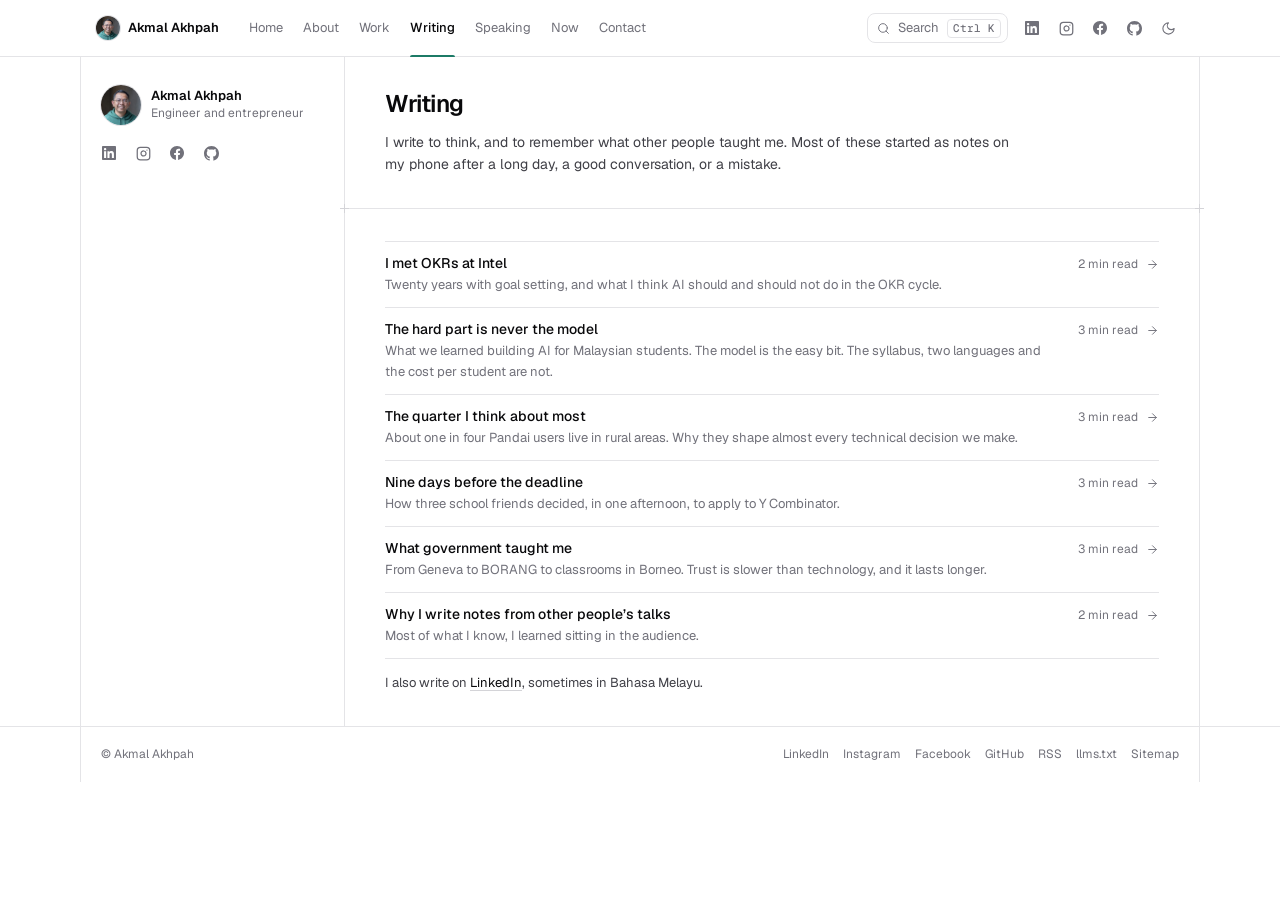
==== commit 5c98ede5: "Redraw the share image with the area colours and the hand The squares now match the home page: the s" ====
--- a/writing/index.html
+++ b/writing/index.html
@@ -24,7 +24,7 @@
 <meta property="og:type" content="website">
 <meta property="og:title" content="Writing · Akmal Akhpah">
 <meta property="og:description" content="Notes on OKRs, AI in education, building for government, and lessons I picked up from other people.">
-<meta property="og:image" content="https://akm.al/assets/img/og.jpg">
+<meta property="og:image" content="https://akm.al/assets/img/og.jpg?v=2">
 <meta property="og:image:width" content="1200">
 <meta property="og:image:height" content="630">
 <meta property="og:image:alt" content="Akmal Akhpah. Engineer and entrepreneur from Malaysia.">
--- a/assets/site.css
+++ b/assets/site.css
@@ -1,7 +1,8 @@
 /* Akmal Akhpah. Plain CSS, no framework, no build step.
    Design language borrowed from shadcn (zinc tokens, hairline cells, pill buttons)
    and GitHub profiles (small type, sidebar, pinned cards, contribution squares).
-   The one colour on the site is taken from a green hoodie. */
+   The accent is taken from a green hoodie. Each area of work has its own colour:
+   OKR is blue, EdTech is green and GovTech is orange. */
 
 @font-face { font-family: "Geist"; src: url("fonts/Geist-Latin.woff2") format("woff2"); font-weight: 100 900; font-display: swap; }
 @font-face { font-family: "Geist Mono"; src: url("fonts/GeistMono-Latin.woff2") format("woff2"); font-weight: 100 900; font-display: swap; }
@@ -21,9 +22,10 @@
   --accent: #1c7a66;
   --accent-tint: rgba(28, 122, 102, .09);
   --glow: rgba(28, 122, 102, .6);
-  --dot-okr: #1c7a66;
-  --dot-edtech: #c2851f;
-  --dot-govtech: #4a78b8;
+  --dot-okr: #2563eb;
+  --dot-edtech: #1c7a66;
+  --dot-govtech: #ea580c;
+  --dot-who: #a1a1aa;
   --shadow: 0 16px 48px -12px rgba(9, 9, 11, .22), 0 2px 6px rgba(9, 9, 11, .05);
 
   --sans: "Geist", -apple-system, BlinkMacSystemFont, "Segoe UI", "Noto Sans", Helvetica, Arial, sans-serif;
@@ -47,9 +49,10 @@
   --accent: #5cc9ae;
   --accent-tint: rgba(92, 201, 174, .09);
   --glow: rgba(92, 201, 174, .65);
-  --dot-okr: #5cc9ae;
-  --dot-edtech: #e0a84a;
-  --dot-govtech: #7ba4de;
+  --dot-okr: #60a5fa;
+  --dot-edtech: #5cc9ae;
+  --dot-govtech: #fb923c;
+  --dot-who: #71717a;
   --shadow: 0 16px 48px -12px rgba(0, 0, 0, .7), 0 2px 6px rgba(0, 0, 0, .4);
 }
 @media (prefers-color-scheme: dark) {
@@ -67,9 +70,10 @@
     --accent: #5cc9ae;
     --accent-tint: rgba(92, 201, 174, .09);
     --glow: rgba(92, 201, 174, .65);
-    --dot-okr: #5cc9ae;
-    --dot-edtech: #e0a84a;
-    --dot-govtech: #7ba4de;
+    --dot-okr: #60a5fa;
+    --dot-edtech: #5cc9ae;
+    --dot-govtech: #fb923c;
+    --dot-who: #71717a;
     --shadow: 0 16px 48px -12px rgba(0, 0, 0, .7), 0 2px 6px rgba(0, 0, 0, .4);
   }
 }
@@ -116,7 +120,6 @@
   -webkit-backdrop-filter: saturate(160%) blur(10px);
   backdrop-filter: saturate(160%) blur(10px);
   border-bottom: 1px solid var(--line);
-  view-transition-name: site-head;
 }
 .head-in {
   max-width: var(--frame); margin-inline: auto; height: var(--head); padding-inline: 16px;
@@ -263,6 +266,10 @@
 /* ---------- Text ---------- */
 .lead { max-width: 640px; }
 .hero h1 { margin-bottom: 12px; }
+.hero h1:has(.hand) { width: fit-content; }
+.hand { display: inline-block; width: 1em; height: 1em; margin-left: .3em; vertical-align: -.14em; color: var(--accent); transform-origin: 62% 92%; }
+.hand.wave { animation: wave 1.1s ease-in-out infinite; }
+@keyframes wave { 0%, 100% { transform: rotate(0); } 20% { transform: rotate(10deg); } 40% { transform: rotate(-5deg); } 60% { transform: rotate(8deg); } 80% { transform: rotate(-2deg); } }
 .hero p + p { margin-top: .75rem; }
 .hero p { max-width: 640px; }
 .note { margin-top: 14px; max-width: 640px; font-size: .8125rem; color: var(--fg-3); }
@@ -305,6 +312,10 @@
 .c-okr { --c: var(--dot-okr); }
 .c-edtech { --c: var(--dot-edtech); }
 .c-govtech { --c: var(--dot-govtech); }
+.c-who { --c: var(--dot-who); }
+.c2-okr { --c2: var(--dot-okr); }
+.c2-edtech { --c2: var(--dot-edtech); }
+.c2-govtech { --c2: var(--dot-govtech); }
 
 /* Stats */
 .stat { gap: 2px; }
@@ -316,19 +327,23 @@
 [data-to] { display: inline-block; text-align: left; }
 
 /* ---------- Twenty squares ---------- */
-.strip { display: grid; grid-template-columns: repeat(20, minmax(0, 22px)); gap: 4px; }
+/* --n is the number of squares, set in the HTML. Phones show two rows of --half. */
+.strip { display: grid; grid-template-columns: repeat(var(--n, 20), minmax(0, 22px)); gap: 4px; }
 .strip li { aspect-ratio: 1; }
 .yr {
   position: relative; display: block; width: 100%; height: 100%; border-radius: 4px; background: var(--bg-3); box-shadow: inset 0 0 0 1px var(--tint);
   transition: transform .2s var(--ease), box-shadow .2s, background .2s;
 }
-.yr-1 { background: color-mix(in srgb, var(--accent) 38%, var(--bg)); }
-.yr-2 { background: var(--accent); }
+button.yr { background: var(--c, var(--accent)); }
+button.yr[class*=" c2-"] { background: linear-gradient(135deg, var(--c) 50%, var(--c2) 50%); }
 button.yr::after { content: ""; position: absolute; inset: -6px -2px; }
-button.yr:hover, button.yr.on { transform: scale(1.18); box-shadow: 0 0 0 2px var(--bg), 0 0 0 3px var(--accent); }
-.strip-ends { display: flex; justify-content: space-between; max-width: 516px; margin-top: 6px; font: 400 .6875rem/1.4 var(--mono); color: var(--fg-3); }
+button.yr:hover, button.yr.on { transform: scale(1.18); box-shadow: 0 0 0 2px var(--bg), 0 0 0 3px var(--c, var(--accent)); }
+.strip-ends { display: flex; justify-content: space-between; gap: 12px; max-width: calc(var(--n, 20) * 26px - 4px); margin-top: 6px; font: 400 .6875rem/1.4 var(--mono); color: var(--fg-3); }
+.strip-key { display: flex; flex-wrap: wrap; gap: 4px 12px; }
+.strip-key > span { display: flex; align-items: center; gap: 5px; }
+.strip-key .dot { width: 7px; height: 7px; border-radius: 2px; }
 .strip-note { display: flex; gap: 10px; align-items: baseline; margin-top: 10px; min-height: 3em; max-width: 640px; font-size: .8125rem; }
-.strip-note b { font: 500 .75rem/1.6 var(--mono); color: var(--accent); }
+.strip-note b { font: 500 .75rem/1.6 var(--mono); color: var(--fg); }
 .strip-note.fade { animation: fade .3s var(--ease); }
 @keyframes fade { from { opacity: 0; transform: translateY(2px); } }
 
@@ -354,7 +369,8 @@
 /* ---------- At a glance ---------- */
 .glance { margin-top: 20px; border-top: 1px solid var(--line); font-size: .8125rem; max-width: 640px; }
 .glance div { display: grid; grid-template-columns: 110px minmax(0, 1fr); gap: 12px; padding: 7px 0; border-bottom: 1px solid var(--line); }
-.glance dt { color: var(--fg-3); }
+.glance dt { display: flex; align-items: baseline; gap: 7px; color: var(--fg-3); }
+.glance dt .dot { width: 7px; height: 7px; align-self: center; }
 
 /* ---------- Timeline ---------- */
 .tl { position: relative; padding-left: 22px; --p: 0; }
@@ -365,6 +381,8 @@
 .tl-item:last-child { padding-bottom: 0; }
 .tl-item::before { content: ""; position: absolute; left: -22px; top: 6px; width: 8px; height: 8px; border-radius: 50%; background: var(--bg); box-shadow: inset 0 0 0 1px var(--line-2); transition: background .3s, box-shadow .3s; }
 .tl-item.on::before { background: var(--accent); box-shadow: inset 0 0 0 1px var(--accent), 0 0 0 3px var(--accent-tint); }
+.tl-item[class*=" c-"]::before { box-shadow: inset 0 0 0 1px var(--c); }
+.tl-item[class*=" c-"].on::before { background: var(--c); box-shadow: inset 0 0 0 1px var(--c), 0 0 0 3px color-mix(in srgb, var(--c) 14%, transparent); }
 .tl-when { display: block; margin-bottom: 2px; font: 400 .6875rem/1.5 var(--mono); color: var(--fg-3); }
 .tl-item h2 { margin-bottom: 6px; }
 .tl-item p + p { margin-top: .6rem; }
@@ -459,13 +477,10 @@
 .pal-foot { display: flex; gap: 14px; padding: 7px 14px; border-top: 1px solid var(--line); font-size: .6875rem; color: var(--fg-3); }
 .pal-foot kbd { margin-right: 4px; }
 
-/* ---------- Theme and page transitions ---------- */
+/* ---------- Theme transition ---------- */
 .theme-vt::view-transition-old(root), .theme-vt::view-transition-new(root) { animation: none; mix-blend-mode: normal; }
 .theme-vt::view-transition-old(root) { z-index: 1; }
 .theme-vt::view-transition-new(root) { z-index: 2; }
-.theme-vt .head { view-transition-name: none; }
-@view-transition { navigation: auto; }
-::view-transition-old(root), ::view-transition-new(root) { animation-duration: .18s; }
 
 /* ---------- Small screens ---------- */
 @media (max-width: 1136px) {
@@ -506,8 +521,8 @@
   .cols-3, .cols-2 { grid-template-columns: minmax(0, 1fr); }
   .stats { grid-template-columns: repeat(2, minmax(0, 1fr)); }
   .row-meta span { display: none; }
-  .strip { grid-template-columns: repeat(10, minmax(0, 1fr)); max-width: 340px; }
-  .strip-ends { display: none; }
+  .strip { grid-template-columns: repeat(var(--half, 10), minmax(0, 1fr)); max-width: calc(var(--half, 10) * 34px - 4px); }
+  .strip-ends > span:first-child { display: none; }
   .glance div { grid-template-columns: 84px minmax(0, 1fr); }
   .pager .next { text-align: left; }
   .pager .cell:empty { display: none; }
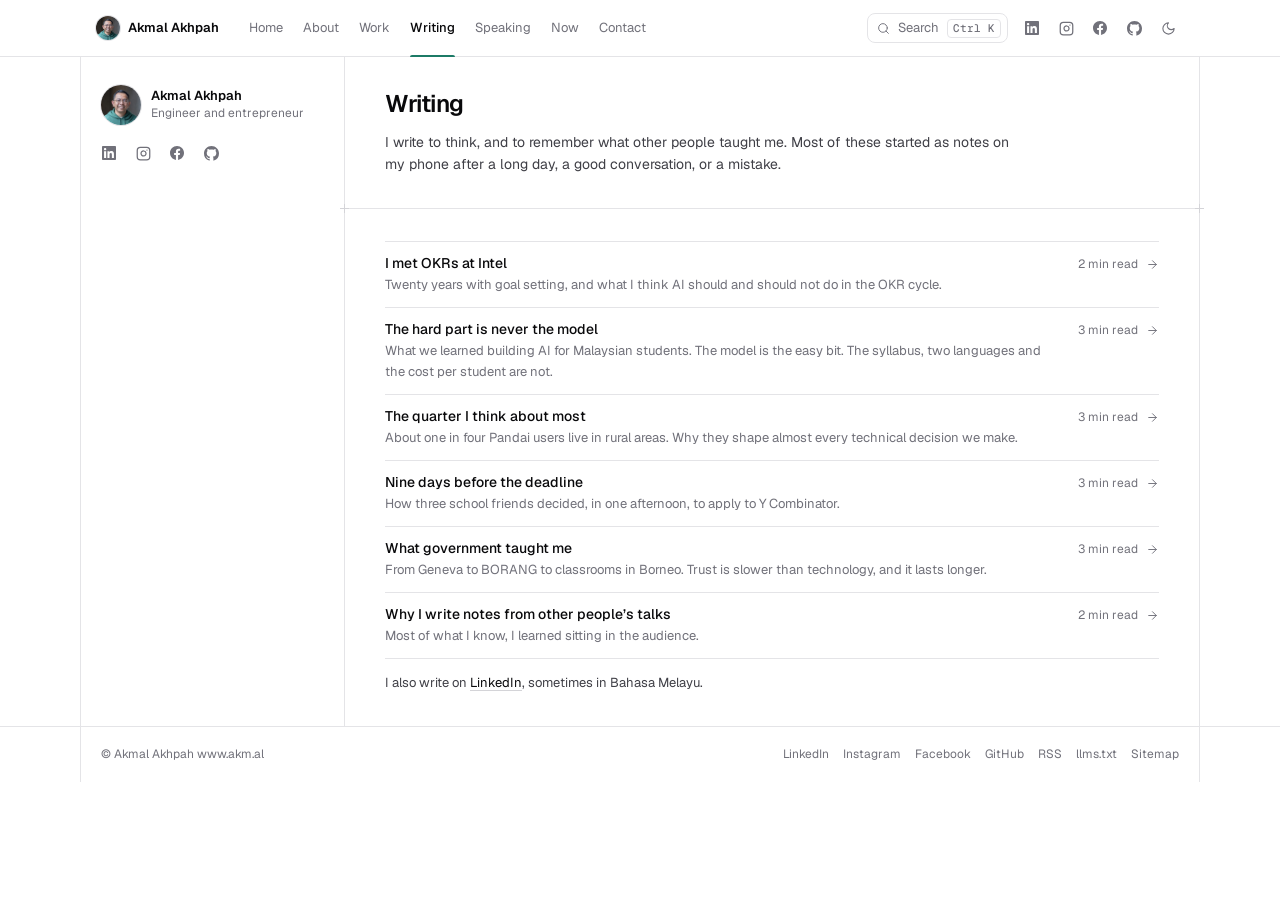
==== commit aa7893d7: "Add www.akm.al to the footer Co-Authored-By: Claude Opus 5.5 <noreply@anthropic.com>" ====
--- a/writing/index.html
+++ b/writing/index.html
@@ -71,7 +71,7 @@
 </div>
 <footer class="foot">
   <div class="foot-in">
-    <span>© Akmal Akhpah</span>
+    <span>© Akmal Akhpah www.akm.al</span>
     <nav class="foot-links" aria-label="Elsewhere">
       <a href="https://www.linkedin.com/in/akmalakhpah" rel="me noopener">LinkedIn</a>
       <a href="https://www.instagram.com/akmalakhpah" rel="me noopener">Instagram</a>
